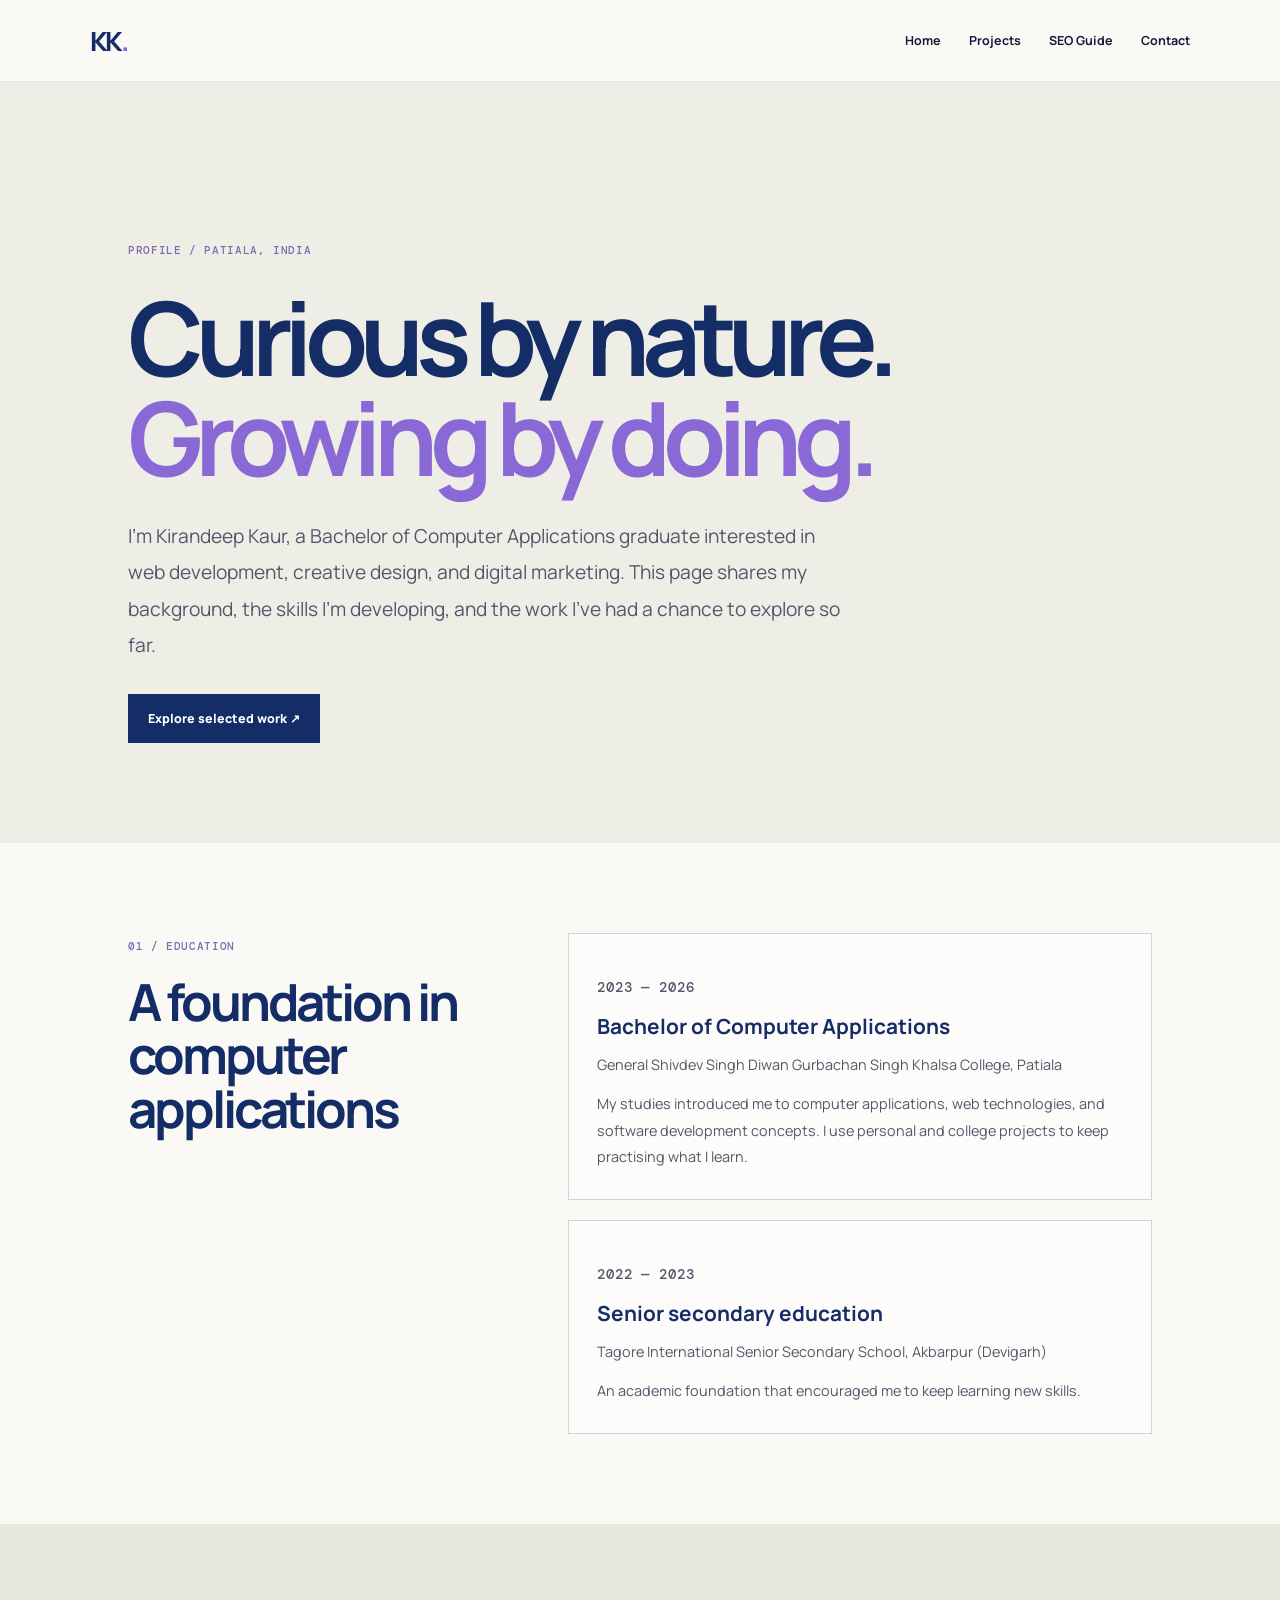
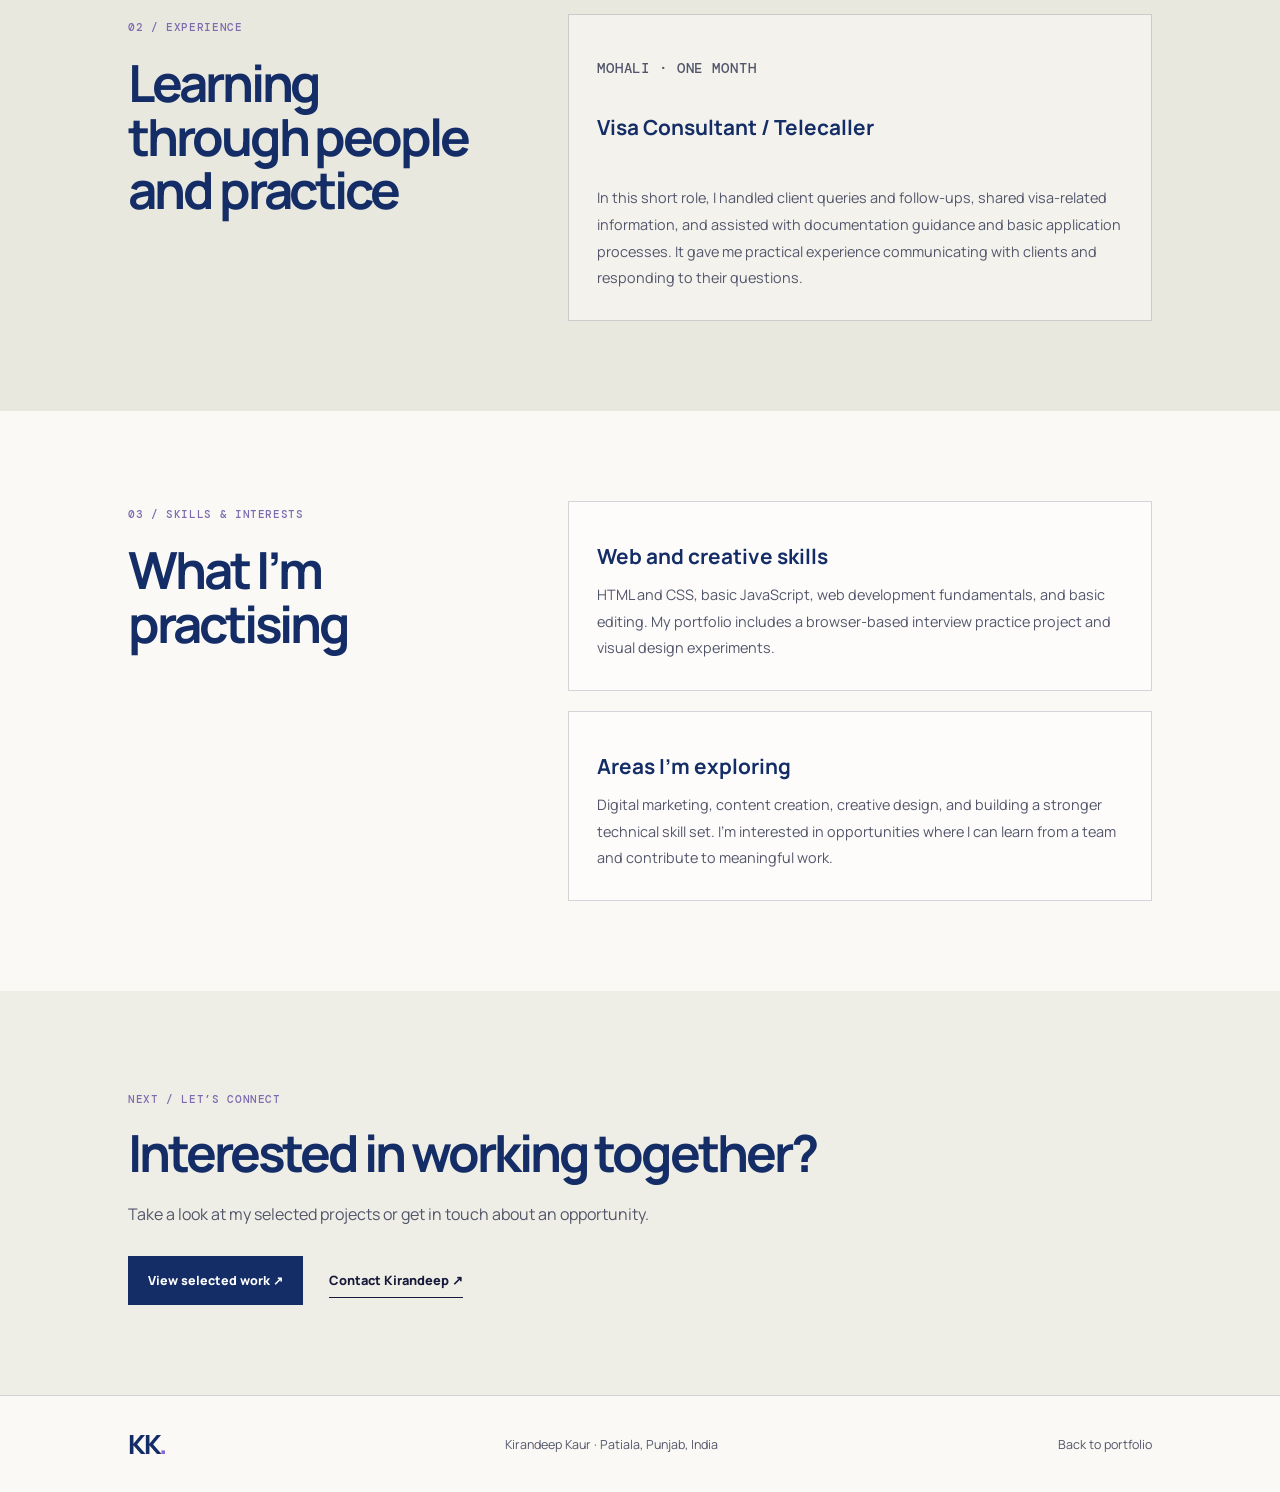
==== about.html @ 5456881b "Add SEO practice pages and technical setup Co-authored-by: Copilot <223556219+Copilot@users.noreply." ====
<!DOCTYPE html>
<html lang="en">
<head>
    <meta charset="UTF-8">
    <meta name="viewport" content="width=device-width, initial-scale=1.0">
    <title>About Kirandeep Kaur | Education, Experience &amp; Skills</title>
    <meta name="description" content="Learn about Kirandeep Kaur, a BCA graduate from Patiala building skills in web development, creative design, and digital marketing.">
    <link rel="canonical" href="/about.html">
    <meta property="og:type" content="profile">
    <meta property="og:title" content="About Kirandeep Kaur | Education, Experience &amp; Skills">
    <meta property="og:description" content="Learn about Kirandeep Kaur's education, early experience, and growing skills in web development and creative design.">
    <meta name="twitter:card" content="summary">
    <script type="application/ld+json">
    {
      "@context": "https://schema.org",
      "@type": "Person",
      "name": "Kirandeep Kaur",
      "description": "A BCA graduate from Patiala interested in web development, creative design, and digital marketing.",
      "address": {
        "@type": "PostalAddress",
        "addressLocality": "Patiala",
        "addressRegion": "Punjab",
        "addressCountry": "IN"
      },
      "sameAs": [
        "https://www.instagram.com/meee.kaur/"
      ]
    }
    </script>
    <link rel="preconnect" href="https://fonts.googleapis.com">
    <link rel="preconnect" href="https://fonts.gstatic.com" crossorigin>
    <link href="https://fonts.googleapis.com/css2?family=DM+Mono:wght@400;500&family=Manrope:wght@400;500;600;700;800&display=swap" rel="stylesheet">
    <link rel="stylesheet" href="assets/css/style.css">
</head>
<body class="editorial-page">
    <header class="site-header">
        <a href="index.html" class="brand" aria-label="Kirandeep Kaur home">KK<span>.</span></a>
        <nav class="editorial-nav" aria-label="Main navigation">
            <a href="index.html">Home</a>
            <a href="projects.html">Projects</a>
            <a href="seo-practice.html">SEO Guide</a>
            <a href="index.html#contact" class="nav-cta">Contact</a>
        </nav>
    </header>

    <main>
        <section class="editorial-hero">
            <p class="section-index">PROFILE / PATIALA, INDIA</p>
            <h1>Curious by nature.<br><span>Growing by doing.</span></h1>
            <p class="editorial-lead">
                I’m Kirandeep Kaur, a Bachelor of Computer Applications graduate
                interested in web development, creative design, and digital marketing.
                This page shares my background, the skills I’m developing, and the work
                I’ve had a chance to explore so far.
            </p>
            <a class="button button-dark" href="projects.html">Explore selected work ↗</a>
        </section>

        <section class="editorial-section" aria-labelledby="education-heading">
            <div class="editorial-heading">
                <span class="section-index">01 / EDUCATION</span>
                <h2 id="education-heading">A foundation in computer applications</h2>
            </div>
            <div class="editorial-copy">
                <article class="editorial-card">
                    <p class="tiny-label">2023 — 2026</p>
                    <h3>Bachelor of Computer Applications</h3>
                    <p>General Shivdev Singh Diwan Gurbachan Singh Khalsa College, Patiala</p>
                    <p>
                        My studies introduced me to computer applications, web technologies,
                        and software development concepts. I use personal and college projects
                        to keep practising what I learn.
                    </p>
                </article>
                <article class="editorial-card">
                    <p class="tiny-label">2022 — 2023</p>
                    <h3>Senior secondary education</h3>
                    <p>Tagore International Senior Secondary School, Akbarpur (Devigarh)</p>
                    <p>An academic foundation that encouraged me to keep learning new skills.</p>
                </article>
            </div>
        </section>

        <section class="editorial-section section-light" aria-labelledby="experience-heading">
            <div class="editorial-heading">
                <span class="section-index">02 / EXPERIENCE</span>
                <h2 id="experience-heading">Learning through people and practice</h2>
            </div>
            <div class="editorial-copy editorial-card">
                <p class="tiny-label">MOHALI · ONE MONTH</p>
                <h3>Visa Consultant / Telecaller</h3>
                <p>
                    In this short role, I handled client queries and follow-ups, shared
                    visa-related information, and assisted with documentation guidance
                    and basic application processes. It gave me practical experience
                    communicating with clients and responding to their questions.
                </p>
            </div>
        </section>

        <section class="editorial-section" aria-labelledby="skills-heading">
            <div class="editorial-heading">
                <span class="section-index">03 / SKILLS &amp; INTERESTS</span>
                <h2 id="skills-heading">What I’m practising</h2>
            </div>
            <div class="editorial-copy">
                <article class="editorial-card">
                    <h3>Web and creative skills</h3>
                    <p>
                        HTML and CSS, basic JavaScript, web development fundamentals,
                        and basic editing. My portfolio includes a browser-based interview
                        practice project and visual design experiments.
                    </p>
                </article>
                <article class="editorial-card">
                    <h3>Areas I’m exploring</h3>
                    <p>
                        Digital marketing, content creation, creative design, and building
                        a stronger technical skill set. I’m interested in opportunities
                        where I can learn from a team and contribute to meaningful work.
                    </p>
                </article>
            </div>
        </section>

        <section class="editorial-cta">
            <p class="section-index">NEXT / LET’S CONNECT</p>
            <h2>Interested in working together?</h2>
            <p>Take a look at my selected projects or get in touch about an opportunity.</p>
            <div class="editorial-actions">
                <a class="button button-dark" href="projects.html">View selected work ↗</a>
                <a class="text-link" href="index.html#contact">Contact Kirandeep ↗</a>
            </div>
        </section>
    </main>

    <footer class="editorial-footer">
        <a href="index.html" class="brand">KK<span>.</span></a>
        <p>Kirandeep Kaur · Patiala, Punjab, India</p>
        <a href="index.html">Back to portfolio</a>
    </footer>
</body>
</html>
---- assets/css/style.css ----
/* =========================================
   KIRANDEEP KAUR — CREATIVE PORTFOLIO
   Complete Responsive CSS
========================================= */

:root {
    --ink: #171a3a;
    --navy: #142d66;
    --cream: #efeee6;
    --paper: #faf9f5;
    --purple: #8a69d6;
    --lavender: #c4adff;
    --muted: #77798b;
    --line: rgba(23, 26, 58, 0.18);
    --mono: "DM Mono", monospace;
    --sans: "Manrope", Arial, sans-serif;
}

* {
    box-sizing: border-box;
    margin: 0;
    padding: 0;
}

html {
    scroll-behavior: smooth;
    scroll-padding-top: 85px;
}

body {
    font-family: var(--sans);
    background: var(--paper);
    color: var(--ink);
    overflow-x: hidden;
}

a {
    color: inherit;
    text-decoration: none;
}

button {
    font: inherit;
}

button,
a {
    -webkit-tap-highlight-color: transparent;
}

button:focus-visible,
a:focus-visible,
input:focus-visible,
textarea:focus-visible {
    outline: 2px solid var(--purple);
    outline-offset: 5px;
}

.visually-hidden {
    position: absolute;
    width: 1px;
    height: 1px;
    padding: 0;
    margin: -1px;
    overflow: hidden;
    clip: rect(0, 0, 0, 0);
    white-space: nowrap;
    border: 0;
}

img {
    max-width: 100%;
}

::selection {
    background: var(--navy);
    color: white;
}

/* =========================================
   SCROLL PROGRESS BAR
========================================= */

.scroll-progress {
    position: fixed;
    top: 0;
    left: 0;
    width: 100%;
    height: 4px;
    z-index: 1000;
    pointer-events: none;
}

.scroll-progress span {
    display: block;
    height: 100%;
    width: 0;
    background: linear-gradient(
        90deg,
        var(--purple),
        #f1a5d7,
        var(--lavender)
    );
}

/* =========================================
   NAVIGATION
========================================= */

.site-header {
    height: 82px;
    padding: 0 7vw;
    display: flex;
    align-items: center;
    justify-content: space-between;
    position: sticky;
    top: 0;
    z-index: 100;
    background: rgba(250, 249, 245, 0.94);
    backdrop-filter: blur(16px);
    border-bottom: 1px solid rgba(23, 26, 58, 0.08);
}

.brand {
    font-size: 1.65rem;
    font-weight: 800;
    letter-spacing: -0.09em;
    color: var(--navy);
}

.brand span,
.period {
    color: var(--purple);
}

.nav {
    display: flex;
    align-items: center;
    gap: 27px;
    font-size: 0.76rem;
    font-weight: 700;
}

.nav a {
    position: relative;
    transition: color 0.25s ease;
}

.nav a:not(.nav-cta)::after {
    position: absolute;
    right: 0;
    bottom: -7px;
    left: 0;
    height: 1px;
    background: currentColor;
    content: "";
    transform: scaleX(0);
    transform-origin: right;
    transition: transform 0.3s cubic-bezier(.2, .7, .2, 1);
}

.nav a:not(.nav-cta):hover::after {
    transform: scaleX(1);
    transform-origin: left;
}

.nav a:hover {
    color: var(--purple);
}

.nav .nav-cta {
    padding: 11px 16px;
    border: 1px solid var(--ink);
    transition:
        color 0.3s,
        background 0.3s,
        border-color 0.3s;
}

.nav .nav-cta:hover {
    background: var(--navy);
    color: white;
    border-color: var(--navy);
}

.menu-toggle {
    display: none;
    border: 0;
    background: transparent;
    cursor: pointer;
    padding: 8px;
}

.menu-toggle span {
    display: block;
    width: 25px;
    height: 2px;
    margin: 6px;
    background: var(--ink);
    transition: transform 0.3s;
}

/* =========================================
   COMMON SECTION STYLES
========================================= */

.section-pad {
    padding: 110px 10vw;
    position: relative;
}

.section-light {
    background: #e9e8df;
}

.eyebrow,
.section-index,
.tiny-label,
.hero-meta,
.scroll-cue,
.floating-note,
.card-topline,
.contact-details > * > span,
footer .copyright,
footer .back-top {
    font-family: var(--mono);
    font-size: 0.66rem;
    font-weight: 500;
    letter-spacing: 0.06em;
}

.status-dot {
    display: inline-block;
    width: 8px;
    height: 8px;
    flex-shrink: 0;
    background: #7bce9b;
    border-radius: 50%;
    box-shadow: 0 0 0 4px rgba(123, 206, 155, 0.16);
}

/* =========================================
   HERO SECTION
========================================= */

.hero {
    min-height: calc(100vh - 82px);
    padding-top: 90px;
    padding-bottom: 100px;
    display: grid;
    grid-template-columns: 1.1fr 0.9fr;
    align-items: center;
    gap: 5vw;
    overflow: hidden;
    background: var(--cream);
}

.eyebrow {
    display: flex;
    align-items: center;
    flex-wrap: wrap;
    gap: 10px;
    margin-bottom: 26px;
    color: #4c5068;
}

.hero h1 {
    font-size: clamp(4rem, 8.6vw, 8.2rem);
    line-height: 0.91;
    letter-spacing: -0.085em;
    font-weight: 800;
    color: var(--navy);
}

.name-highlight {
    color: var(--purple);
}

.hero-intro {
    max-width: 460px;
    margin: 30px 0;
    font-size: 1.05rem;
    line-height: 1.9;
    color: #53566b;
}

.hero-intro strong {
    color: var(--ink);
}

.hero-actions {
    display: flex;
    align-items: center;
    flex-wrap: wrap;
    gap: 27px;
}

.button {
    display: inline-flex;
    align-items: center;
    justify-content: center;
    padding: 16px 20px;
    font-size: 0.78rem;
    font-weight: 800;
    transition:
        transform 0.25s,
        background 0.25s,
        box-shadow 0.25s;
}

.button:hover {
    transform: translateY(-4px);
    box-shadow: 0 10px 25px rgba(20, 45, 102, 0.15);
}

.button-dark {
    background: var(--navy);
    color: white;
}

.button-dark:hover {
    background: var(--purple);
}

.text-link {
    font-size: 0.8rem;
    font-weight: 800;
    border-bottom: 1px solid var(--ink);
    padding: 8px 0;
    transition: color 0.3s;
}

.text-link:hover {
    color: var(--purple);
}

.hero-meta {
    display: flex;
    flex-wrap: wrap;
    gap: 22px;
    margin-top: 60px;
    color: #77798b;
    font-size: 0.59rem;
}

/* =========================================
   HERO DECORATIVE ART
========================================= */

.hero-art {
    position: relative;
    min-height: 470px;
    display: grid;
    place-items: center;
}

.art-card {
    width: min(340px, 80%);
    aspect-ratio: 0.78;
    padding: 25px;
    position: relative;
    z-index: 2;
    background: var(--navy);
    color: white;
    box-shadow: 18px 20px 0 #d5d1c8;
    transform: rotate(4deg);
    animation: floatCard 6s ease-in-out infinite;
}

.hero-photo {
    position: absolute;
    z-index: 3;
    right: 2%;
    bottom: 65px;
    width: clamp(105px, 15vw, 165px);
    aspect-ratio: 4 / 5;
    border: 8px solid var(--paper);
    object-fit: cover;
    box-shadow: 0 16px 40px rgba(20, 27, 61, 0.2);
    transform: rotate(7deg);
    animation: photoFloat 5s ease-in-out infinite;
}

.art-kicker {
    font-family: var(--mono);
    font-size: 0.62rem;
    color: #d4c8ff;
}

.monogram {
    margin: 42px 0 22px;
    font-size: clamp(5rem, 10vw, 9rem);
    line-height: 0.9;
    font-weight: 800;
    letter-spacing: -0.14em;
}

.monogram span {
    color: #bba3ff;
}

.art-card p {
    font-size: 1.25rem;
    font-weight: 700;
    line-height: 1.4;
}

.art-card em {
    font-weight: 400;
    color: #cbbaff;
}

.art-star {
    position: absolute;
    right: 24px;
    bottom: 25px;
    font-size: 3rem;
    color: #cbbaff;
    animation: spinStar 12s linear infinite;
}

.art-orbit {
    position: absolute;
    border: 1px solid rgba(20, 45, 102, 0.28);
    border-radius: 50%;
    aspect-ratio: 1;
    animation: orbitPulse 5s ease-in-out infinite;
}

.orbit-one {
    width: 440px;
}

.orbit-two {
    width: 510px;
    border-style: dashed;
    animation-delay: -2s;
}

.floating-note {
    position: absolute;
    z-index: 3;
    padding: 12px 15px;
    background: var(--paper);
    box-shadow: 0 8px 30px #141a3512;
    font-size: 0.59rem;
    animation: floatNote 4s ease-in-out infinite;
}

.note-top {
    top: 45px;
    right: 0;
    transform: rotate(5deg);
}

.note-bottom {
    bottom: 45px;
    left: 0;
    display: flex;
    align-items: center;
    gap: 10px;
    animation-delay: -2s;
}

.scroll-cue {
    position: absolute;
    bottom: 0;
    left: 10vw;
    display: flex;
    align-items: center;
    gap: 12px;
    color: #77798b;
    font-size: 0.58rem;
}

.scroll-line {
    width: 1px;
    height: 35px;
    background: #77798b;
    transform-origin: top;
    animation: scrollLine 2s ease-in-out infinite;
}

/* =========================================
   SHARED SECTION HEADINGS
========================================= */

.section-heading {
    display: flex;
    justify-content: space-between;
    align-items: flex-start;
    gap: 35px;
    margin-bottom: 65px;
}

.section-index {
    padding-top: 12px;
    color: #7c6bb0;
    white-space: nowrap;
}

.section-heading h2 {
    max-width: 700px;
    font-size: clamp(2.8rem, 6vw, 5.7rem);
    line-height: 0.99;
    letter-spacing: -0.075em;
    color: var(--navy);
}

.section-heading h2 span {
    font-weight: 500;
    color: var(--purple);
}

/* =========================================
   ABOUT SECTION
========================================= */

.about {
    display: grid;
    grid-template-columns: 0.9fr 1.1fr;
    gap: 7vw;
}

.about .section-heading {
    display: block;
    margin: 0;
}

.about .section-heading h2 {
    margin-top: 42px;
}

.about-content {
    max-width: 620px;
}

.large-copy {
    margin-bottom: 25px;
    font-size: 1.45rem;
    line-height: 1.65;
    letter-spacing: -0.03em;
}

.large-copy strong {
    color: var(--navy);
}

.about-content > p:not(.large-copy) {
    margin-bottom: 16px;
    font-size: 0.95rem;
    line-height: 1.95;
    color: #5e6070;
}

.about-facts {
    margin-top: 40px;
    padding-top: 22px;
    border-top: 1px solid var(--line);
    display: grid;
    grid-template-columns: repeat(3, 1fr);
    gap: 15px;
}

.about-facts div {
    display: flex;
    flex-direction: column;
    gap: 13px;
    font-size: 0.72rem;
    font-weight: 700;
}

.fact-number {
    font-family: var(--mono);
    color: var(--purple);
}

/* =========================================
   EDUCATION TIMELINE
========================================= */

.timeline {
    max-width: 920px;
    margin-left: auto;
    padding-left: 35px;
    border-left: 1px solid var(--line);
}

.timeline-item {
    position: relative;
    display: grid;
    grid-template-columns: 170px 1fr;
    gap: 35px;
    padding-bottom: 50px;
}

.timeline-item:last-child {
    padding-bottom: 0;
}

.timeline-dot {
    position: absolute;
    top: 5px;
    left: -41px;
    width: 11px;
    height: 11px;
    border-radius: 50%;
    background: var(--purple);
    box-shadow: 0 0 0 6px var(--paper);
}

.timeline-date {
    padding-top: 4px;
    font-family: var(--mono);
    font-size: 0.78rem;
    color: var(--purple);
}

.timeline-body h3 {
    margin: 10px 0;
    font-size: 1.45rem;
    letter-spacing: -0.04em;
}

.timeline-body p {
    font-size: 0.9rem;
    line-height: 1.7;
    color: #53566b;
}

.timeline-body .muted {
    margin-top: 10px;
    font-size: 0.8rem;
    color: #858695;
}

/* =========================================
   EXPERIENCE AND PROJECTS
========================================= */

.section-dark {
    background: var(--navy);
    color: white;
}

.section-dark .section-index {
    color: #cbbaff;
}

.section-dark .section-heading h2 {
    color: white;
}

.section-dark .section-heading h2 span {
    color: #cbbaff;
}

.experience-grid {
    display: grid;
    grid-template-columns: 1fr 1fr;
    gap: 18px;
}

.experience-card {
    min-height: 340px;
    padding: 30px 32px 36px;
    border: 1px solid #ffffff38;
    position: relative;
    overflow: hidden;
    transition:
        transform 0.35s ease,
        border-color 0.35s ease;
    transform-style: preserve-3d;
}

.experience-card:hover {
    transform:
        perspective(900px)
        rotateX(var(--tilt-y, 0deg))
        rotateY(var(--tilt-x, 0deg))
        translateY(-7px);
    border-color: #cbbaff;
}

.feature-card {
    background: #1d3c7b;
}

.card-topline {
    display: flex;
    justify-content: space-between;
    gap: 10px;
    color: #cbbaff;
}

.experience-card h3 {
    margin-top: 44px;
    font-size: 1.8rem;
    letter-spacing: -0.05em;
}

.role-location {
    margin-top: 8px;
    font-size: 0.78rem;
    color: #cbbaff;
}

.experience-card ul {
    margin-top: 25px;
    list-style: none;
}

.experience-card li {
    position: relative;
    margin: 10px 0;
    padding-left: 18px;
    font-size: 0.82rem;
    line-height: 1.7;
    color: #e1e5f1;
}

.experience-card li::before {
    content: "↗";
    position: absolute;
    left: 0;
    color: #cbbaff;
}

.project-stamp {
    display: inline-block;
    margin-top: 15px;
    padding: 10px;
    border: 1px solid #cbbaff;
    color: #cbbaff;
    font-family: var(--mono);
    font-size: 0.55rem;
    transform: rotate(-7deg);
}

/* =========================================
   CREATIVE WORK SECTION
========================================= */

.creative-work {
    background: #f6f1e8;
    overflow: hidden;
}

.creative-heading {
    position: relative;
    max-width: 780px;
    margin-bottom: 45px;
}

.creative-heading h2 {
    margin-top: 25px;
    font-size: clamp(3.5rem, 8vw, 7rem);
    line-height: 0.95;
    letter-spacing: -0.085em;
    color: #172d65;
}

.creative-heading h2 span {
    color: #9368e8;
    font-family: Georgia, serif;
    font-weight: 400;
    font-style: italic;
}

.creative-heading p {
    max-width: 470px;
    margin-top: 25px;
    line-height: 1.9;
    color: #666477;
    font-size: 0.95rem;
}

/* Category filter buttons */

.work-filters {
    display: flex;
    flex-wrap: wrap;
    gap: 12px;
    margin: 35px 0;
}

.filter-btn {
    padding: 12px 20px;
    border: 1px solid #d5d0e1;
    border-radius: 50px;
    background: transparent;
    color: #172d65;
    cursor: pointer;
    font-family: var(--mono);
    font-size: 0.72rem;
    transition:
        transform 0.3s ease,
        color 0.3s ease,
        background 0.3s ease,
        border-color 0.3s ease;
}

.filter-btn:hover,
.filter-btn.active {
    background: #172d65;
    color: white;
    border-color: #172d65;
    transform: translateY(-3px);
}

.filter-btn:active {
    transform: scale(0.96);
}

/* Poster grid */

.work-gallery {
    display: grid;
    grid-template-columns: repeat(2, minmax(0, 1fr));
    gap: 35px 25px;
}

.work-card {
    min-width: 0;
    transform-style: preserve-3d;
    transition:
        opacity 0.35s ease,
        transform 0.35s ease;
}

.work-card.is-visible:hover {
    transform:
        perspective(1000px)
        rotateX(var(--tilt-y, 0deg))
        rotateY(var(--tilt-x, 0deg))
        translateY(-6px);
}

.work-card.is-filtered {
    display: none;
}

.work-image {
    position: relative;
    aspect-ratio: 4 / 5;
    overflow: hidden;
    background: #e3ddeb;
    border-radius: 4px;
    isolation: isolate;
}

.work-image::after {
    position: absolute;
    z-index: 1;
    inset: 0;
    background: radial-gradient(
        circle at var(--pointer-x, 50%) var(--pointer-y, 50%),
        rgba(255, 255, 255, 0.3),
        transparent 42%
    );
    content: "";
    opacity: 0;
    pointer-events: none;
    transition: opacity 0.35s ease;
}

.work-card:hover .work-image::after {
    opacity: 1;
}

.work-image img {
    display: block;
    width: 100%;
    height: 100%;
    object-fit: cover;
    transition:
        transform 0.8s cubic-bezier(.2, .7, .2, 1),
        filter 0.5s ease;
}

.work-card:hover .work-image img {
    transform: scale(1.08) rotate(-1deg);
    filter: saturate(1.15);
}

/* Poster number */

.work-number {
    position: absolute;
    z-index: 2;
    top: 18px;
    left: 18px;
    padding: 8px 12px;
    background: #f6f1e8;
    color: #172d65;
    font-family: var(--mono);
    font-size: 0.7rem;
}

/* Open poster button */

.work-open {
    position: absolute;
    z-index: 3;
    top: 15px;
    right: 15px;
    width: 45px;
    height: 45px;
    display: grid;
    place-items: center;
    border-radius: 50%;
    background: #c4adff;
    color: #172d65;
    font-size: 1.5rem;
    opacity: 0;
    transform: rotate(-45deg) scale(.7);
    transition:
        opacity 0.35s ease,
        transform 0.35s ease;
}

.work-card:hover .work-open {
    opacity: 1;
    transform: rotate(0) scale(1);
}

/* Hover overlay */

.work-overlay {
    position: absolute;
    z-index: 2;
    left: 15px;
    right: 15px;
    bottom: 15px;
    padding: 18px;
    background: rgba(23, 26, 58, 0.88);
    color: white;
    text-align: center;
    font-family: var(--mono);
    font-size: 0.7rem;
    letter-spacing: 0.1em;
    opacity: 0;
    transform: translateY(15px);
    transition:
        opacity 0.35s ease,
        transform 0.35s ease;
}

.work-card:hover .work-overlay {
    opacity: 1;
    transform: translateY(0);
}

/* Poster information */

.work-info {
    display: flex;
    align-items: center;
    justify-content: space-between;
    gap: 15px;
    padding: 19px 0;
    border-bottom: 1px solid #d5d0e1;
}

.work-type {
    font-family: var(--mono);
    color: #8a69d6;
    font-size: 0.62rem;
    letter-spacing: 0.08em;
}

.work-info h3 {
    margin-top: 8px;
    font-size: clamp(1.1rem, 2.5vw, 1.65rem);
    color: #172d65;
    letter-spacing: -0.05em;
}

.work-arrow {
    font-size: 1.5rem;
    color: #8a69d6;
    transition: transform 0.3s ease;
}

.work-card:hover .work-arrow {
    transform: translate(5px, -5px);
}

.work-footer {
    display: flex;
    flex-wrap: wrap;
    justify-content: space-between;
    gap: 15px;
    margin-top: 45px;
    color: #77798b;
    font-family: var(--mono);
    font-size: 0.62rem;
    letter-spacing: 0.05em;
}

/* =========================================
   SKILLS SECTION
========================================= */

.skills-layout {
    display: grid;
    grid-template-columns: 1fr 1fr;
    gap: 8vw;
}

.skill-group > .tiny-label {
    display: block;
    margin-bottom: 30px;
}

.skill-row {
    display: grid;
    grid-template-columns: 180px 1fr;
    align-items: center;
    gap: 20px;
    margin: 24px 0;
    font-size: 0.78rem;
    font-weight: 700;
}

.skill-track {
    display: block;
    height: 5px;
    background: #e5e2db;
    overflow: hidden;
}

.skill-track i {
    display: block;
    width: var(--level);
    height: 100%;
    background: linear-gradient(
        90deg,
        var(--purple),
        #c4adff
    );
    transform: scaleX(0);
    transform-origin: left;
    transition: transform 1.2s ease;
}

.is-visible .skill-track i {
    transform: scaleX(1);
}

.skill-pills {
    display: flex;
    flex-wrap: wrap;
    gap: 10px;
}

.skill-pills span {
    padding: 11px 15px;
    border: 1px solid var(--line);
    border-radius: 50px;
    font-size: 0.75rem;
    transition:
        color 0.25s,
        background 0.25s,
        transform 0.25s;
}

.skill-pills span:hover {
    background: var(--navy);
    color: white;
    transform: translateY(-3px);
}

.interest-note {
    display: flex;
    align-items: flex-start;
    gap: 18px;
    margin-top: 45px;
    padding-top: 22px;
    border-top: 1px solid var(--line);
}

.asterisk {
    font-size: 2.3rem;
    line-height: 1;
    color: var(--purple);
    animation: spinStar 12s linear infinite;
}

.interest-note p {
    max-width: 400px;
    font-size: 0.85rem;
    line-height: 1.8;
    color: #5d6072;
}

/* =========================================
   CONTACT SECTION
========================================= */

.contact {
    padding-bottom: 35px;
}

.contact-top {
    display: flex;
    justify-content: space-between;
    align-items: center;
    gap: 20px;
}

.contact-title {
    margin: 65px 0 25px;
    font-size: clamp(4rem, 10vw, 9rem);
    line-height: 0.9;
    letter-spacing: -0.09em;
    color: var(--navy);
}

.contact-title em {
    font-family: Georgia, serif;
    font-weight: 400;
    color: var(--purple);
}

.contact-intro {
    max-width: 420px;
    font-size: 0.95rem;
    line-height: 1.8;
    color: #656779;
}

.project-form {
    max-width: 850px;
    margin-top: 55px;
    padding: clamp(24px, 5vw, 52px);
    border: 1px solid var(--line);
    background: rgba(255, 255, 255, 0.58);
}

.form-heading {
    display: flex;
    justify-content: space-between;
    align-items: flex-end;
    gap: 20px;
}

.form-kicker,
.form-step-label {
    font: 0.68rem var(--mono);
    letter-spacing: 0.08em;
    color: var(--muted);
}

.form-heading h3 {
    margin-top: 10px;
    font-size: clamp(1.7rem, 4vw, 2.5rem);
    letter-spacing: -0.06em;
    color: var(--navy);
}

.form-progress {
    height: 4px;
    margin: 25px 0 35px;
    overflow: hidden;
    background: rgba(23, 26, 58, 0.1);
}

.form-progress span {
    display: block;
    width: 33.333%;
    height: 100%;
    background: var(--purple);
    transition: width 0.3s ease;
}

.form-step {
    min-width: 0;
    border: 0;
}

.form-step[hidden],
.form-actions [hidden] {
    display: none;
}

.form-step legend {
    margin-bottom: 8px;
    font-size: 1.2rem;
    font-weight: 700;
    color: var(--navy);
}

.form-step-hint {
    margin-bottom: 24px;
    font-size: 0.85rem;
    line-height: 1.7;
    color: #656779;
}

.form-fields {
    display: grid;
    grid-template-columns: repeat(2, minmax(0, 1fr));
    gap: 20px;
}

.form-field {
    display: grid;
    gap: 9px;
    font-size: 0.8rem;
    font-weight: 600;
    color: var(--ink);
}

.form-field b,
.form-question b {
    color: var(--purple);
}

.form-field small {
    font-weight: 400;
    color: var(--muted);
}

.form-field input,
.form-field textarea {
    width: 100%;
    padding: 13px 14px;
    border: 1px solid rgba(23, 26, 58, 0.2);
    border-radius: 0;
    background: var(--paper);
    color: var(--ink);
    font: 0.9rem var(--sans);
}

.form-field textarea {
    min-height: 170px;
    resize: vertical;
    line-height: 1.6;
}

.form-field input:focus,
.form-field textarea:focus {
    border-color: var(--purple);
}

.form-choice-group + .form-choice-group {
    margin-top: 26px;
}

.form-question {
    display: block;
    margin-bottom: 12px;
    font-size: 0.85rem;
    font-weight: 700;
}

.form-choices {
    display: flex;
    flex-wrap: wrap;
    gap: 9px;
}

.form-choices label {
    position: relative;
    cursor: pointer;
}

.form-choices input {
    position: absolute;
    width: 1px;
    height: 1px;
    opacity: 0;
}

.form-choices label span {
    display: block;
    padding: 10px 14px;
    border: 1px solid rgba(23, 26, 58, 0.2);
    font-size: 0.78rem;
    transition: background 0.2s, color 0.2s, border-color 0.2s;
}

.form-choices input:checked + span {
    border-color: var(--navy);
    background: var(--navy);
    color: white;
}

.form-choices input:focus-visible + span {
    outline: 2px solid var(--purple);
    outline-offset: 3px;
}

.form-actions {
    display: flex;
    justify-content: flex-end;
    gap: 12px;
    margin-top: 32px;
}

.form-button {
    min-height: 46px;
    padding: 0 20px;
    border: 1px solid var(--navy);
    cursor: pointer;
    font-size: 0.78rem;
    font-weight: 700;
    transition: transform 0.2s, background 0.2s, color 0.2s;
}

.form-button:hover {
    transform: translateY(-2px);
}

.form-button-primary {
    background: var(--navy);
    color: white;
}

.form-button-primary:hover {
    background: var(--purple);
    border-color: var(--purple);
}

.form-button-secondary {
    background: transparent;
    color: var(--navy);
}

.form-note {
    margin-top: 16px;
    font-size: 0.72rem;
    line-height: 1.6;
    color: var(--muted);
}

.contact-details {
    display: grid;
    grid-template-columns: 1.5fr 1fr 1fr;
    gap: 25px;
    margin-top: 65px;
    padding: 25px 0;
    border-top: 1px solid var(--line);
}

.contact-details > * > span {
    display: block;
    margin-bottom: 13px;
    color: #7d7e8d;
}

.contact-details strong {
    font-size: 0.8rem;
    overflow-wrap: anywhere;
}

.contact-details a {
    position: relative;
    padding-right: 20px;
}

.contact-details a b {
    position: absolute;
    top: 20px;
    right: 0;
    color: var(--purple);
    transition: transform 0.3s;
}

.contact-details a:hover b {
    transform: translate(3px, -3px);
}

/* =========================================
   FOOTER
========================================= */

footer {
    display: flex;
    align-items: center;
    justify-content: space-between;
    flex-wrap: wrap;
    gap: 20px;
    padding-top: 25px;
    border-top: 1px solid var(--line);
}

footer p,
footer .copyright,
footer .back-top {
    font-size: 0.65rem;
    color: #77798b;
}

footer .back-top:hover {
    color: var(--purple);
}

/* =========================================
   SCROLL REVEAL ANIMATIONS
========================================= */

.reveal {
    opacity: 0;
    filter: blur(5px);
    transform: translateY(32px) scale(0.985);
    transition:
        opacity 0.8s ease,
        filter 0.8s ease,
        transform 0.8s cubic-bezier(.2, .7, .2, 1);
}

.reveal.is-visible {
    opacity: 1;
    filter: blur(0);
    transform: translateY(0) scale(1);
}

.delay-1 {
    transition-delay: 0.12s;
}

.delay-2 {
    transition-delay: 0.22s;
}

.delay-3 {
    transition-delay: 0.32s;
}

/* =========================================
   OPENING BUBBLES
========================================= */

#bubble-container {
    position: fixed;
    inset: 0;
    z-index: 9999;
    overflow: hidden;
    pointer-events: none;
}

.bubble {
    position: absolute;
    bottom: -70px;
    left: var(--left);
    width: var(--size);
    height: var(--size);
    border-radius: 50%;
    border: 1px solid rgba(138, 105, 214, 0.55);
    background: radial-gradient(
        circle at 30% 25%,
        rgba(255, 255, 255, 0.9),
        rgba(196, 173, 255, 0.2) 45%,
        rgba(138, 105, 214, 0.08)
    );
    box-shadow: inset 0 0 12px rgba(255, 255, 255, 0.6);
    animation: bubbleRise var(--duration) ease-in forwards;
    animation-delay: var(--delay);
}

@keyframes bubbleRise {
    0% {
        transform: translate3d(0, 0, 0) scale(.6);
        opacity: 0;
    }

    15% {
        opacity: .85;
    }

    50% {
        transform: translate3d(35px, -50vh, 0) scale(1);
    }

    85% {
        opacity: .6;
    }

    100% {
        transform: translate3d(-25px, -115vh, 0) scale(1.2);
        opacity: 0;
    }
}

/* =========================================
   CURSOR GLOW
========================================= */

.cursor-glow {
    position: fixed;
    z-index: 0;
    width: 260px;
    height: 260px;
    border-radius: 50%;
    pointer-events: none;
    background: radial-gradient(
        circle,
        rgba(171, 142, 255, .13),
        rgba(171, 142, 255, 0) 70%
    );
    transform: translate(-50%, -50%);
}

/* =========================================
   KEYFRAME ANIMATIONS
========================================= */

@keyframes floatCard {
    0%, 100% {
        transform:
            perspective(1000px)
            rotateX(var(--tilt-y, 0deg))
            rotateY(var(--tilt-x, 0deg))
            translateY(0)
            rotate(4deg);
    }

    50% {
        transform:
            perspective(1000px)
            rotateX(var(--tilt-y, 0deg))
            rotateY(var(--tilt-x, 0deg))
            translateY(-13px)
            rotate(2deg);
    }
}

@keyframes photoFloat {
    0%, 100% {
        transform: translateY(0) rotate(7deg);
    }

    50% {
        transform: translateY(-10px) rotate(4deg);
    }
}

@keyframes floatNote {
    0%, 100% {
        translate: 0 0;
    }

    50% {
        translate: 0 -9px;
    }
}

@keyframes orbitPulse {
    0%, 100% {
        scale: 1;
        opacity: .7;
    }

    50% {
        scale: 1.04;
        opacity: 1;
    }
}

@keyframes spinStar {
    to {
        transform: rotate(360deg);
    }
}

@keyframes scrollLine {
    0%, 100% {
        transform: scaleY(.5);
        opacity: .4;
    }

    50% {
        transform: scaleY(1);
        opacity: 1;
    }
}

/* =========================================
   TABLET RESPONSIVENESS
========================================= */

@media (max-width: 1000px) {
    .nav {
        gap: 16px;
    }

    .nav a {
        font-size: 0.7rem;
    }

    .section-pad {
        padding: 90px 7vw;
    }

    .hero {
        grid-template-columns: 1fr 0.8fr;
        gap: 2vw;
    }

    .hero-art {
        min-height: 390px;
    }

    .orbit-one {
        width: 330px;
    }

    .orbit-two {
        width: 390px;
    }

    .hero-meta {
        flex-direction: column;
        gap: 10px;
        margin-top: 45px;
    }

    .about {
        grid-template-columns: 1fr;
        gap: 45px;
    }

    .about .section-heading h2 {
        margin-top: 25px;
    }

    .skill-row {
        grid-template-columns: 140px 1fr;
    }

    .contact-details {
        grid-template-columns: 1.4fr 1fr;
        row-gap: 30px;
    }

    .contact-details > div {
        grid-column: 2;
    }
}

/* =========================================
   MOBILE NAVIGATION AND LAYOUT
========================================= */

@media (max-width: 650px) {
    .site-header {
        height: 70px;
        padding: 0 7vw;
    }

    .menu-toggle {
        display: block;
        z-index: 102;
    }

    .nav {
        display: none;
        position: absolute;
        top: 69px;
        left: 0;
        right: 0;
        padding: 25px 7vw 30px;
        flex-direction: column;
        align-items: stretch;
        gap: 22px;
        background: var(--paper);
        border-bottom: 1px solid var(--line);
    }

    .nav.open {
        display: flex;
    }

    .nav a {
        font-size: 0.82rem;
    }

    .nav .nav-cta {
        text-align: center;
    }

    .hero {
        grid-template-columns: 1fr;
        gap: 10px;
        padding-top: 65px;
        padding-bottom: 80px;
    }

    .hero h1 {
        font-size: clamp(4.2rem, 18vw, 7rem);
    }

    .hero-intro {
        font-size: 0.95rem;
    }

    .hero-art {
        min-height: 370px;
        margin-top: 25px;
    }

    .hero-photo {
        right: 0;
        bottom: 48px;
        width: 112px;
    }

    .art-card {
        width: 250px;
    }

    .monogram {
        font-size: 7rem;
        margin: 35px 0 20px;
    }

    .orbit-one {
        width: 300px;
    }

    .orbit-two {
        width: 350px;
    }

    .note-top {
        top: 18px;
        right: 2px;
    }

    .note-bottom {
        left: 0;
        bottom: 25px;
    }

    .scroll-cue {
        left: 7vw;
    }

    .section-pad {
        padding: 75px 7vw;
    }

    .section-heading {
        display: block;
        margin-bottom: 45px;
    }

    .section-heading h2 {
        margin-top: 25px;
        font-size: clamp(2.7rem, 12vw, 4.4rem);
    }

    .large-copy {
        font-size: 1.2rem;
    }

    .about-facts {
        grid-template-columns: 1fr;
        gap: 22px;
    }

    .about-facts div {
        flex-direction: row;
        align-items: center;
    }

    .timeline {
        padding-left: 22px;
    }

    .timeline-item {
        grid-template-columns: 1fr;
        gap: 12px;
        padding-bottom: 40px;
    }

    .timeline-dot {
        left: -28px;
    }

    .timeline-body h3 {
        font-size: 1.25rem;
    }

    .experience-grid,
    .skills-layout {
        grid-template-columns: 1fr;
    }

    .experience-card {
        min-height: 0;
        padding: 25px;
    }

    .experience-card h3 {
        margin-top: 35px;
        font-size: 1.55rem;
    }

    .skills-layout {
        gap: 55px;
    }

    .skill-row {
        grid-template-columns: 1fr;
        gap: 10px;
        margin: 22px 0;
    }

    .creative-heading h2 {
        font-size: clamp(3.5rem, 14vw, 5rem);
    }

    .work-gallery {
        grid-template-columns: 1fr;
        gap: 25px;
    }

    .work-image {
        aspect-ratio: 4 / 4.5;
    }

    .work-open {
        opacity: 1;
        transform: none;
    }

    .work-footer {
        flex-direction: column;
    }

    .contact-top {
        align-items: flex-start;
        flex-direction: column;
    }

    .contact-title {
        font-size: clamp(4rem, 17vw, 6rem);
        margin-top: 55px;
    }

    .contact-details {
        grid-template-columns: 1fr;
        gap: 25px;
    }

    .form-fields {
        grid-template-columns: 1fr;
    }

    .form-heading {
        align-items: flex-start;
        flex-direction: column;
        gap: 8px;
    }

    .form-choices {
        display: grid;
        grid-template-columns: 1fr 1fr;
    }

    .form-choices label span {
        height: 100%;
    }

    .form-actions {
        justify-content: stretch;
    }

    .form-button {
        flex: 1;
    }

    .contact-details > div {
        grid-column: auto;
    }

    footer {
        flex-wrap: wrap;
    }

    footer .copyright {
        width: 100%;
        margin-top: 8px;
    }

    .cursor-glow {
        display: none;
    }
}

/* =========================================
   REDUCED MOTION ACCESSIBILITY
========================================= */

@media (prefers-reduced-motion: reduce) {
    html {
        scroll-behavior: auto;
    }
}

/* =========================================
   EDITORIAL PROFILE AND PROJECT PAGES
========================================= */

.editorial-page {
    overflow-x: hidden;
}

.editorial-nav {
    display: flex;
    align-items: center;
    gap: 28px;
    font-size: 0.78rem;
    font-weight: 700;
}

.editorial-nav a:not(.nav-cta):hover,
.editorial-footer > a:last-child:hover {
    color: var(--purple);
}

.editorial-hero {
    padding: clamp(80px, 12vw, 150px) 10vw 100px;
    background: var(--cream);
}

.editorial-hero h1 {
    margin: 30px 0;
    color: var(--navy);
    font-size: clamp(3.2rem, 8vw, 7rem);
    line-height: 0.98;
    letter-spacing: -0.08em;
}

.editorial-hero h1 span {
    color: var(--purple);
}

.editorial-lead {
    max-width: 720px;
    margin-bottom: 30px;
    color: #53566b;
    font-size: clamp(1rem, 2vw, 1.2rem);
    line-height: 1.9;
}

.editorial-section {
    display: grid;
    grid-template-columns: minmax(200px, 0.75fr) 1.25fr;
    gap: 7vw;
    padding: 90px 10vw;
}

.editorial-heading h2,
.editorial-cta h2 {
    margin-top: 20px;
    color: var(--navy);
    font-size: clamp(2rem, 4vw, 3.5rem);
    line-height: 1.05;
    letter-spacing: -0.06em;
}

.editorial-copy {
    display: grid;
    gap: 20px;
}

.editorial-card {
    padding: 28px;
    border: 1px solid var(--line);
    background: rgba(255, 255, 255, 0.42);
}

.editorial-card h3 {
    margin: 12px 0;
    color: var(--navy);
    font-size: 1.3rem;
}

.editorial-card p {
    max-width: 700px;
    margin-top: 12px;
    color: #53566b;
    font-size: 0.9rem;
    line-height: 1.85;
}

.editorial-card ol,
.editorial-card ul {
    padding-left: 1.4rem;
    color: #53566b;
    font-size: 0.9rem;
    line-height: 1.85;
}

.editorial-card li + li {
    margin-top: 8px;
}

.editorial-card pre {
    margin-top: 16px;
    padding: 18px;
    overflow-x: auto;
    background: var(--navy);
    color: white;
    font-size: 0.8rem;
    line-height: 1.7;
}

.editorial-card code {
    overflow-wrap: anywhere;
}

.editorial-projects {
    padding: 10px 10vw 90px;
}

.editorial-project {
    display: grid;
    grid-template-columns: minmax(260px, 0.85fr) 1.15fr;
    align-items: center;
    gap: 7vw;
    padding: 55px 0;
    border-bottom: 1px solid var(--line);
}

.editorial-project-image {
    min-height: 280px;
    display: grid;
    place-items: center;
    overflow: hidden;
    background: #e9e8df;
}

.editorial-project-image img {
    width: 100%;
    height: 100%;
    max-height: 520px;
    object-fit: cover;
}

.project-image-dark {
    background:
        radial-gradient(circle at 75% 25%, rgba(0, 229, 255, 0.22), transparent 35%),
        #0d1526;
    color: #e2e8f0;
    font-family: var(--mono);
    font-size: 0.8rem;
    line-height: 1.8;
    letter-spacing: 0.12em;
    text-align: center;
}

.editorial-project-copy h2 {
    margin: 18px 0;
    color: var(--navy);
    font-size: clamp(1.7rem, 3.5vw, 2.8rem);
    line-height: 1.05;
    letter-spacing: -0.06em;
}

.editorial-project-copy p:not(.section-index) {
    margin: 14px 0;
    color: #53566b;
    font-size: 0.9rem;
    line-height: 1.85;
}

.editorial-project-copy .text-link {
    display: inline-block;
    margin-top: 8px;
}

.editorial-cta {
    padding: 90px 10vw;
    background: var(--cream);
}

.editorial-cta > p:not(.section-index) {
    max-width: 650px;
    margin-top: 20px;
    color: #53566b;
    line-height: 1.8;
}

.editorial-actions {
    display: flex;
    align-items: center;
    flex-wrap: wrap;
    gap: 26px;
    margin-top: 28px;
}

.editorial-footer {
    display: flex;
    align-items: center;
    justify-content: space-between;
    flex-wrap: wrap;
    gap: 18px;
    padding: 30px 10vw;
    border-top: 1px solid var(--line);
}

.editorial-footer p,
.editorial-footer > a:last-child {
    color: #53566b;
    font-size: 0.78rem;
}

@media (max-width: 760px) {
    .editorial-nav {
        gap: 16px;
        font-size: 0.7rem;
    }

    .editorial-hero {
        padding-right: 7vw;
        padding-left: 7vw;
    }

    .editorial-section,
    .editorial-project {
        grid-template-columns: 1fr;
        gap: 32px;
    }

    .editorial-section,
    .editorial-projects,
    .editorial-cta {
        padding-right: 7vw;
        padding-left: 7vw;
    }

    .editorial-project-image {
        min-height: 220px;
    }

    .editorial-footer {
        padding-right: 7vw;
        padding-left: 7vw;
    }
}

@media (max-width: 420px) {
    .editorial-nav {
        gap: 10px;
        font-size: 0.65rem;
    }
}

@media (prefers-reduced-motion: reduce) {
    *,
    *::before,
    *::after {
        animation-duration: 0.01ms !important;
        animation-iteration-count: 1 !important;
        transition-duration: 0.01ms !important;
    }

    .reveal {
        opacity: 1;
        filter: none;
        transform: none;
    }

    .cursor-glow,
    .bubble {
        display: none;
    }
}
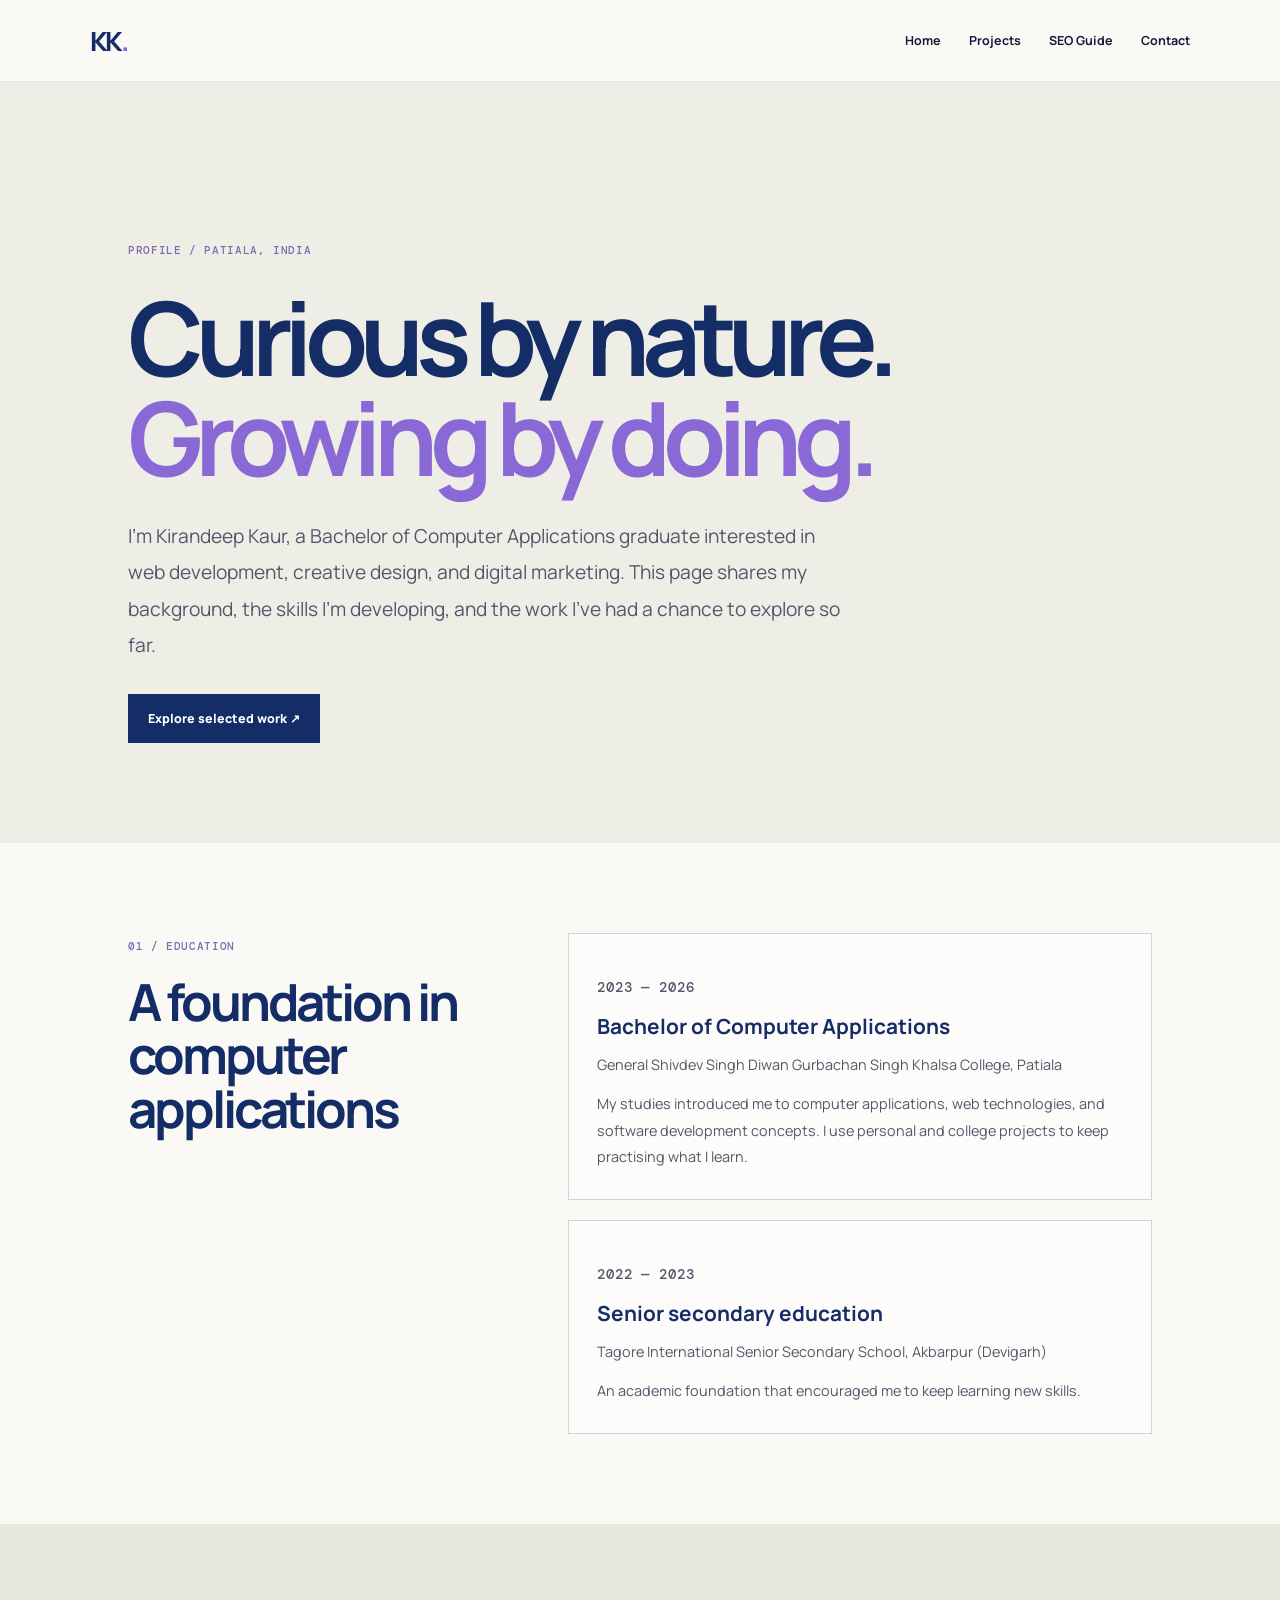
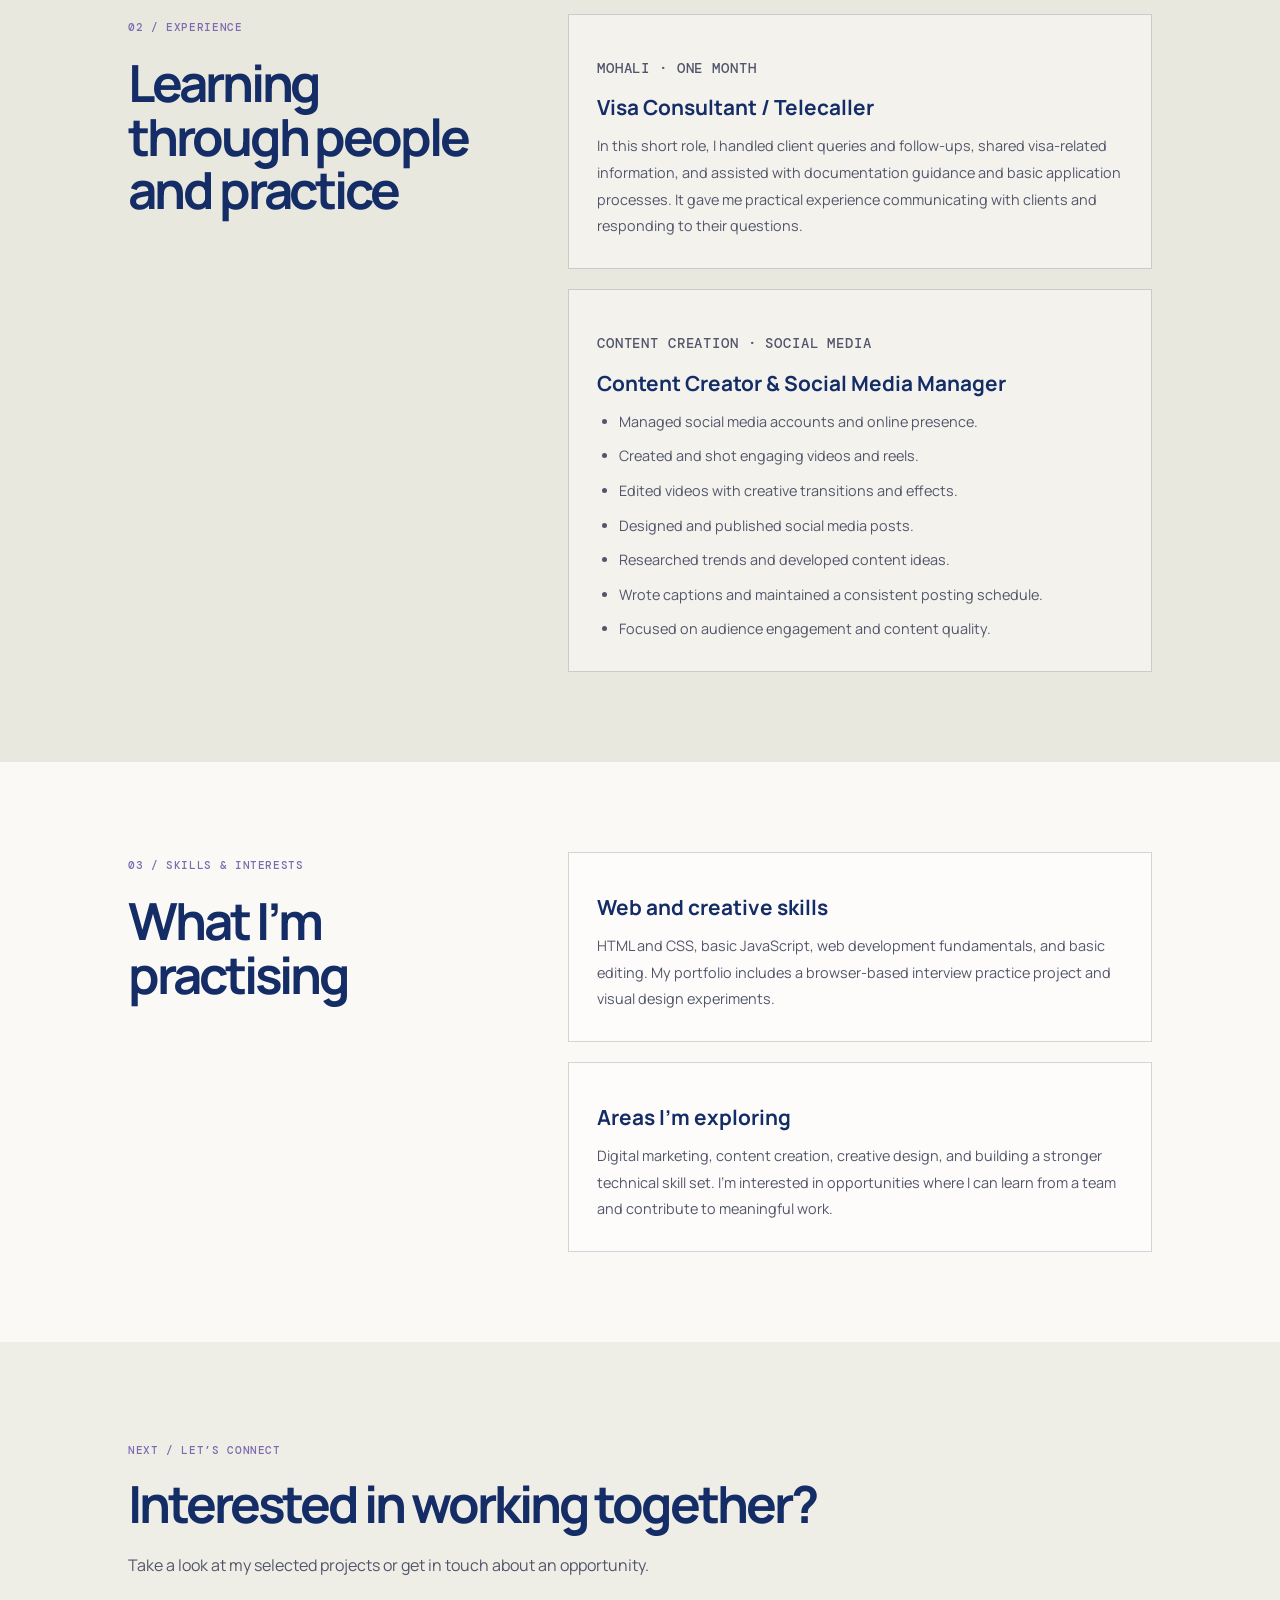
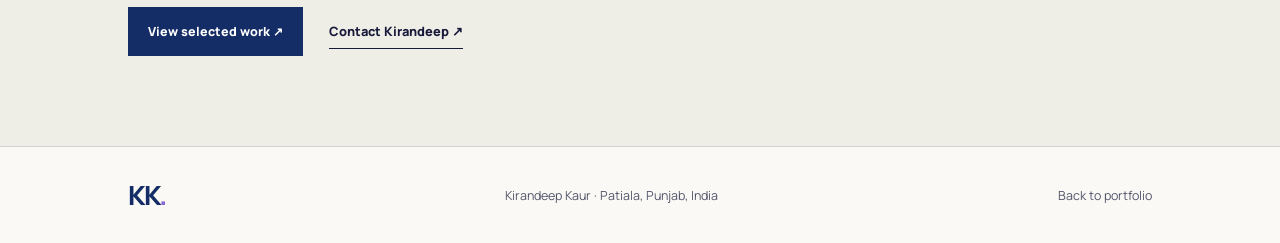
==== commit 20718e2a: "Add content creator experience Co-authored-by: Copilot <223556219+Copilot@users.noreply.github.com>" ====
--- a/about.html
+++ b/about.html
@@ -86,15 +86,30 @@
                 <span class="section-index">02 / EXPERIENCE</span>
                 <h2 id="experience-heading">Learning through people and practice</h2>
             </div>
-            <div class="editorial-copy editorial-card">
-                <p class="tiny-label">MOHALI · ONE MONTH</p>
-                <h3>Visa Consultant / Telecaller</h3>
-                <p>
-                    In this short role, I handled client queries and follow-ups, shared
-                    visa-related information, and assisted with documentation guidance
-                    and basic application processes. It gave me practical experience
-                    communicating with clients and responding to their questions.
-                </p>
+            <div class="editorial-copy">
+                <article class="editorial-card">
+                    <p class="tiny-label">MOHALI · ONE MONTH</p>
+                    <h3>Visa Consultant / Telecaller</h3>
+                    <p>
+                        In this short role, I handled client queries and follow-ups, shared
+                        visa-related information, and assisted with documentation guidance
+                        and basic application processes. It gave me practical experience
+                        communicating with clients and responding to their questions.
+                    </p>
+                </article>
+                <article class="editorial-card">
+                    <p class="tiny-label">CONTENT CREATION · SOCIAL MEDIA</p>
+                    <h3>Content Creator &amp; Social Media Manager</h3>
+                    <ul>
+                        <li>Managed social media accounts and online presence.</li>
+                        <li>Created and shot engaging videos and reels.</li>
+                        <li>Edited videos with creative transitions and effects.</li>
+                        <li>Designed and published social media posts.</li>
+                        <li>Researched trends and developed content ideas.</li>
+                        <li>Wrote captions and maintained a consistent posting schedule.</li>
+                        <li>Focused on audience engagement and content quality.</li>
+                    </ul>
+                </article>
             </div>
         </section>
 
--- a/assets/css/style.css
+++ b/assets/css/style.css
@@ -843,9 +843,9 @@
 
 .work-image {
     position: relative;
-    aspect-ratio: 4 / 5;
+    aspect-ratio: 1;
     overflow: hidden;
-    background: #e3ddeb;
+    background: #fff;
     border-radius: 4px;
     isolation: isolate;
 }
@@ -873,14 +873,12 @@
     display: block;
     width: 100%;
     height: 100%;
-    object-fit: cover;
+    object-fit: contain;
     transition:
-        transform 0.8s cubic-bezier(.2, .7, .2, 1),
         filter 0.5s ease;
 }
 
 .work-card:hover .work-image img {
-    transform: scale(1.08) rotate(-1deg);
     filter: saturate(1.15);
 }
 
@@ -1131,210 +1129,6 @@
     color: #656779;
 }
 
-.project-form {
-    max-width: 850px;
-    margin-top: 55px;
-    padding: clamp(24px, 5vw, 52px);
-    border: 1px solid var(--line);
-    background: rgba(255, 255, 255, 0.58);
-}
-
-.form-heading {
-    display: flex;
-    justify-content: space-between;
-    align-items: flex-end;
-    gap: 20px;
-}
-
-.form-kicker,
-.form-step-label {
-    font: 0.68rem var(--mono);
-    letter-spacing: 0.08em;
-    color: var(--muted);
-}
-
-.form-heading h3 {
-    margin-top: 10px;
-    font-size: clamp(1.7rem, 4vw, 2.5rem);
-    letter-spacing: -0.06em;
-    color: var(--navy);
-}
-
-.form-progress {
-    height: 4px;
-    margin: 25px 0 35px;
-    overflow: hidden;
-    background: rgba(23, 26, 58, 0.1);
-}
-
-.form-progress span {
-    display: block;
-    width: 33.333%;
-    height: 100%;
-    background: var(--purple);
-    transition: width 0.3s ease;
-}
-
-.form-step {
-    min-width: 0;
-    border: 0;
-}
-
-.form-step[hidden],
-.form-actions [hidden] {
-    display: none;
-}
-
-.form-step legend {
-    margin-bottom: 8px;
-    font-size: 1.2rem;
-    font-weight: 700;
-    color: var(--navy);
-}
-
-.form-step-hint {
-    margin-bottom: 24px;
-    font-size: 0.85rem;
-    line-height: 1.7;
-    color: #656779;
-}
-
-.form-fields {
-    display: grid;
-    grid-template-columns: repeat(2, minmax(0, 1fr));
-    gap: 20px;
-}
-
-.form-field {
-    display: grid;
-    gap: 9px;
-    font-size: 0.8rem;
-    font-weight: 600;
-    color: var(--ink);
-}
-
-.form-field b,
-.form-question b {
-    color: var(--purple);
-}
-
-.form-field small {
-    font-weight: 400;
-    color: var(--muted);
-}
-
-.form-field input,
-.form-field textarea {
-    width: 100%;
-    padding: 13px 14px;
-    border: 1px solid rgba(23, 26, 58, 0.2);
-    border-radius: 0;
-    background: var(--paper);
-    color: var(--ink);
-    font: 0.9rem var(--sans);
-}
-
-.form-field textarea {
-    min-height: 170px;
-    resize: vertical;
-    line-height: 1.6;
-}
-
-.form-field input:focus,
-.form-field textarea:focus {
-    border-color: var(--purple);
-}
-
-.form-choice-group + .form-choice-group {
-    margin-top: 26px;
-}
-
-.form-question {
-    display: block;
-    margin-bottom: 12px;
-    font-size: 0.85rem;
-    font-weight: 700;
-}
-
-.form-choices {
-    display: flex;
-    flex-wrap: wrap;
-    gap: 9px;
-}
-
-.form-choices label {
-    position: relative;
-    cursor: pointer;
-}
-
-.form-choices input {
-    position: absolute;
-    width: 1px;
-    height: 1px;
-    opacity: 0;
-}
-
-.form-choices label span {
-    display: block;
-    padding: 10px 14px;
-    border: 1px solid rgba(23, 26, 58, 0.2);
-    font-size: 0.78rem;
-    transition: background 0.2s, color 0.2s, border-color 0.2s;
-}
-
-.form-choices input:checked + span {
-    border-color: var(--navy);
-    background: var(--navy);
-    color: white;
-}
-
-.form-choices input:focus-visible + span {
-    outline: 2px solid var(--purple);
-    outline-offset: 3px;
-}
-
-.form-actions {
-    display: flex;
-    justify-content: flex-end;
-    gap: 12px;
-    margin-top: 32px;
-}
-
-.form-button {
-    min-height: 46px;
-    padding: 0 20px;
-    border: 1px solid var(--navy);
-    cursor: pointer;
-    font-size: 0.78rem;
-    font-weight: 700;
-    transition: transform 0.2s, background 0.2s, color 0.2s;
-}
-
-.form-button:hover {
-    transform: translateY(-2px);
-}
-
-.form-button-primary {
-    background: var(--navy);
-    color: white;
-}
-
-.form-button-primary:hover {
-    background: var(--purple);
-    border-color: var(--purple);
-}
-
-.form-button-secondary {
-    background: transparent;
-    color: var(--navy);
-}
-
-.form-note {
-    margin-top: 16px;
-    font-size: 0.72rem;
-    line-height: 1.6;
-    color: var(--muted);
-}
 
 .contact-details {
     display: grid;
@@ -1820,7 +1614,7 @@
     }
 
     .work-image {
-        aspect-ratio: 4 / 4.5;
+        aspect-ratio: 1;
     }
 
     .work-open {
@@ -1845,33 +1639,6 @@
     .contact-details {
         grid-template-columns: 1fr;
         gap: 25px;
-    }
-
-    .form-fields {
-        grid-template-columns: 1fr;
-    }
-
-    .form-heading {
-        align-items: flex-start;
-        flex-direction: column;
-        gap: 8px;
-    }
-
-    .form-choices {
-        display: grid;
-        grid-template-columns: 1fr 1fr;
-    }
-
-    .form-choices label span {
-        height: 100%;
-    }
-
-    .form-actions {
-        justify-content: stretch;
-    }
-
-    .form-button {
-        flex: 1;
     }
 
     .contact-details > div {
